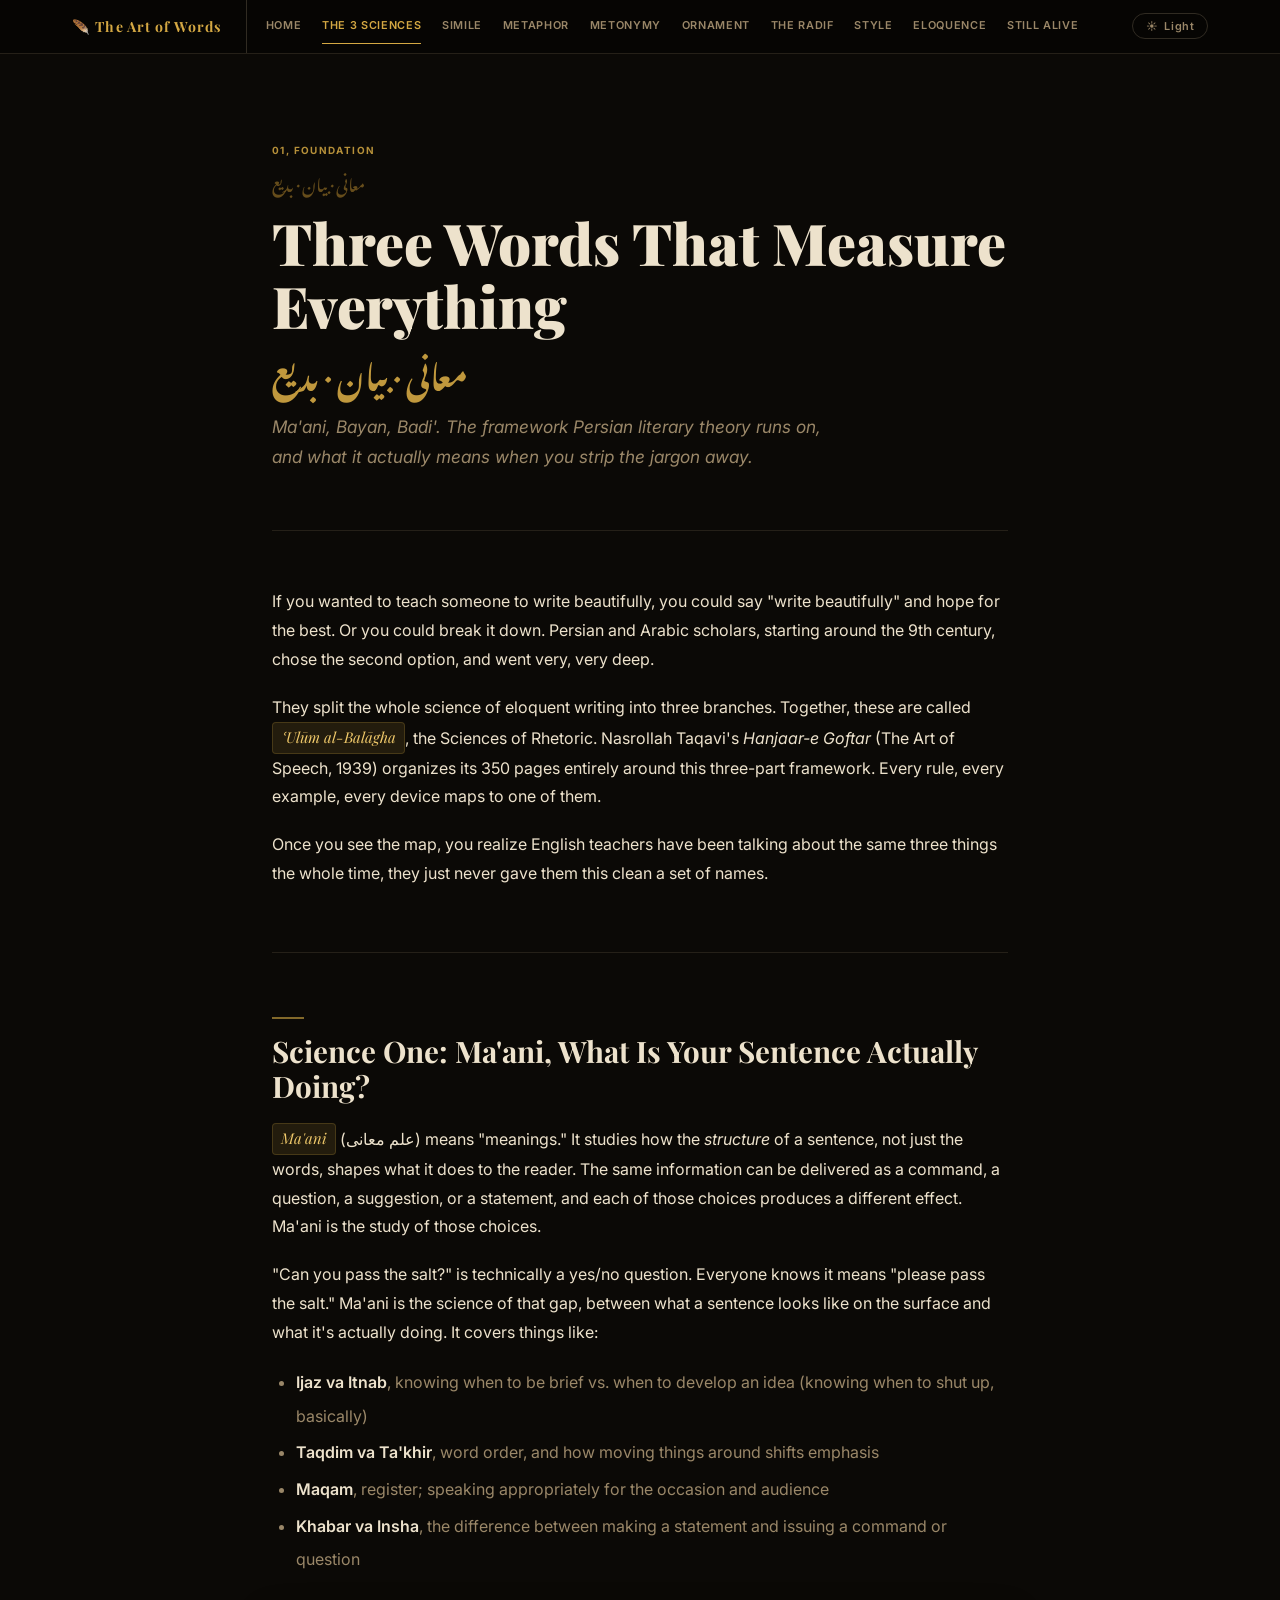
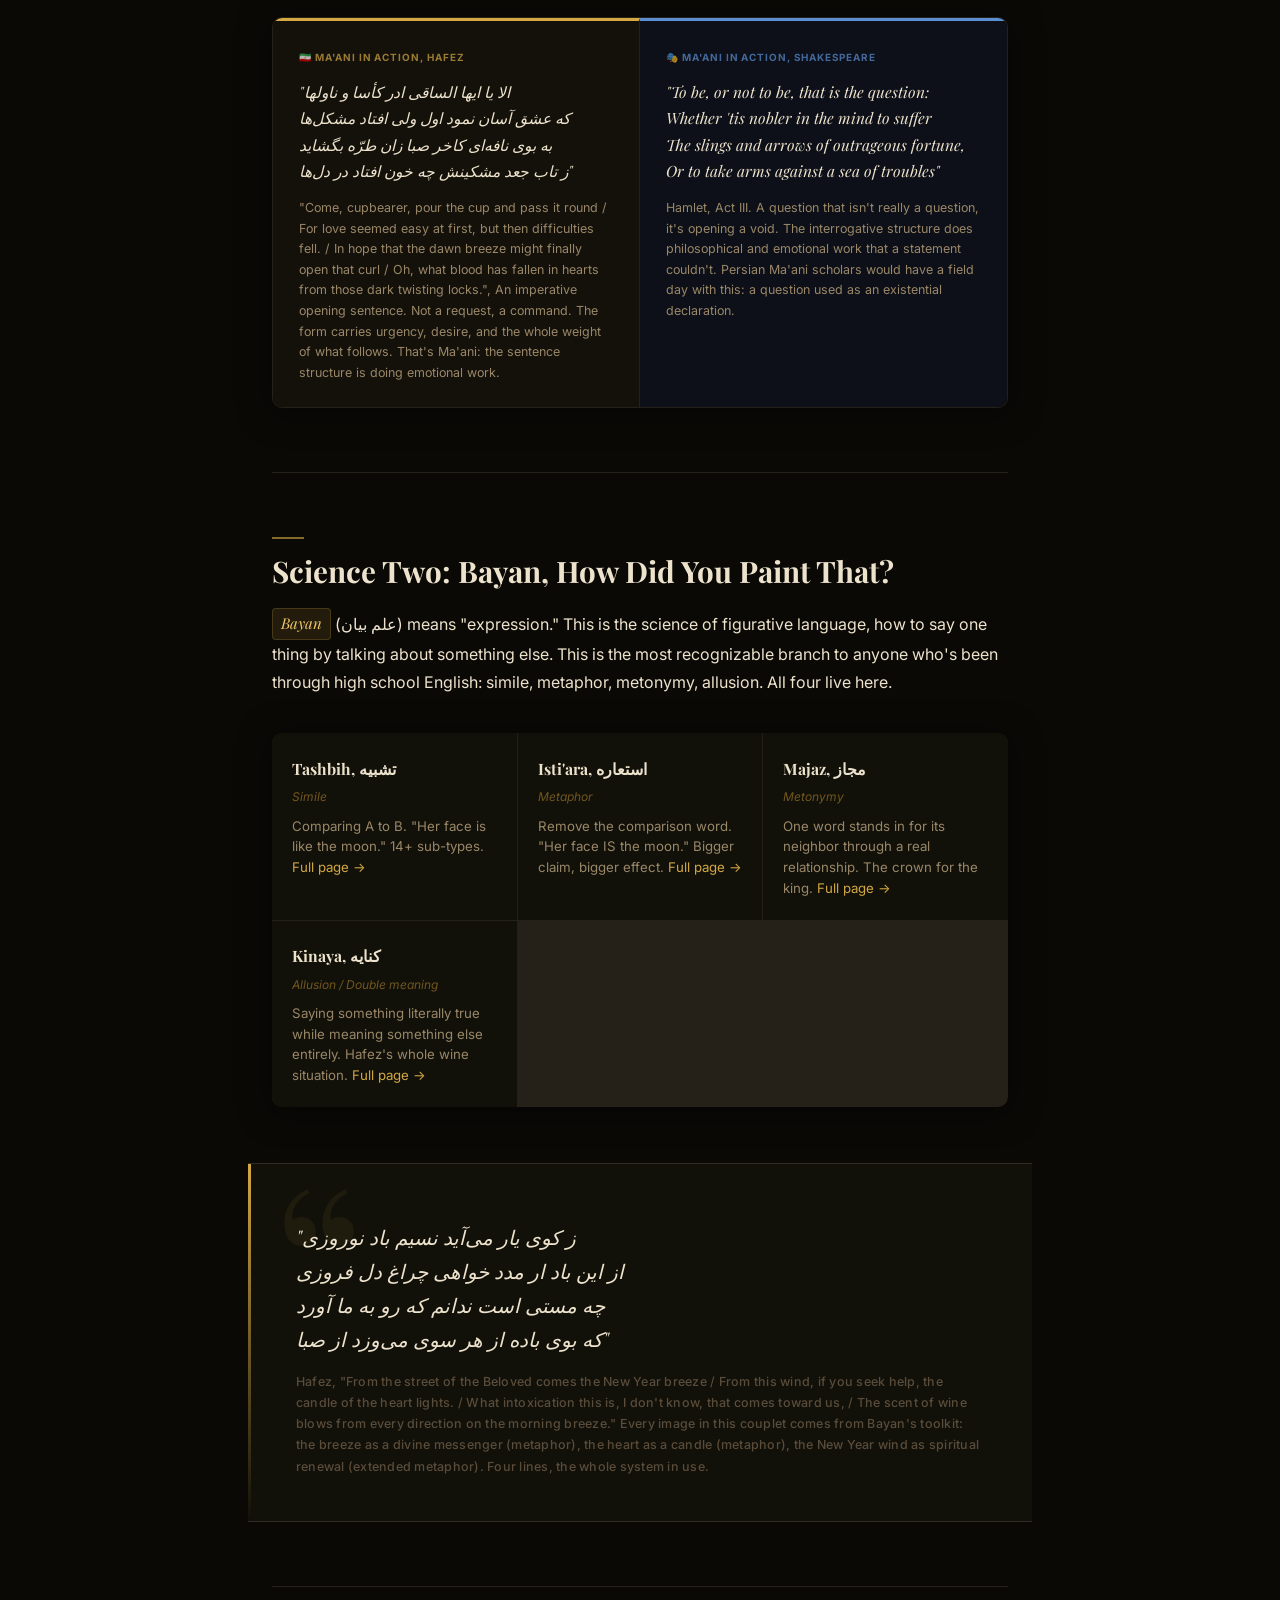
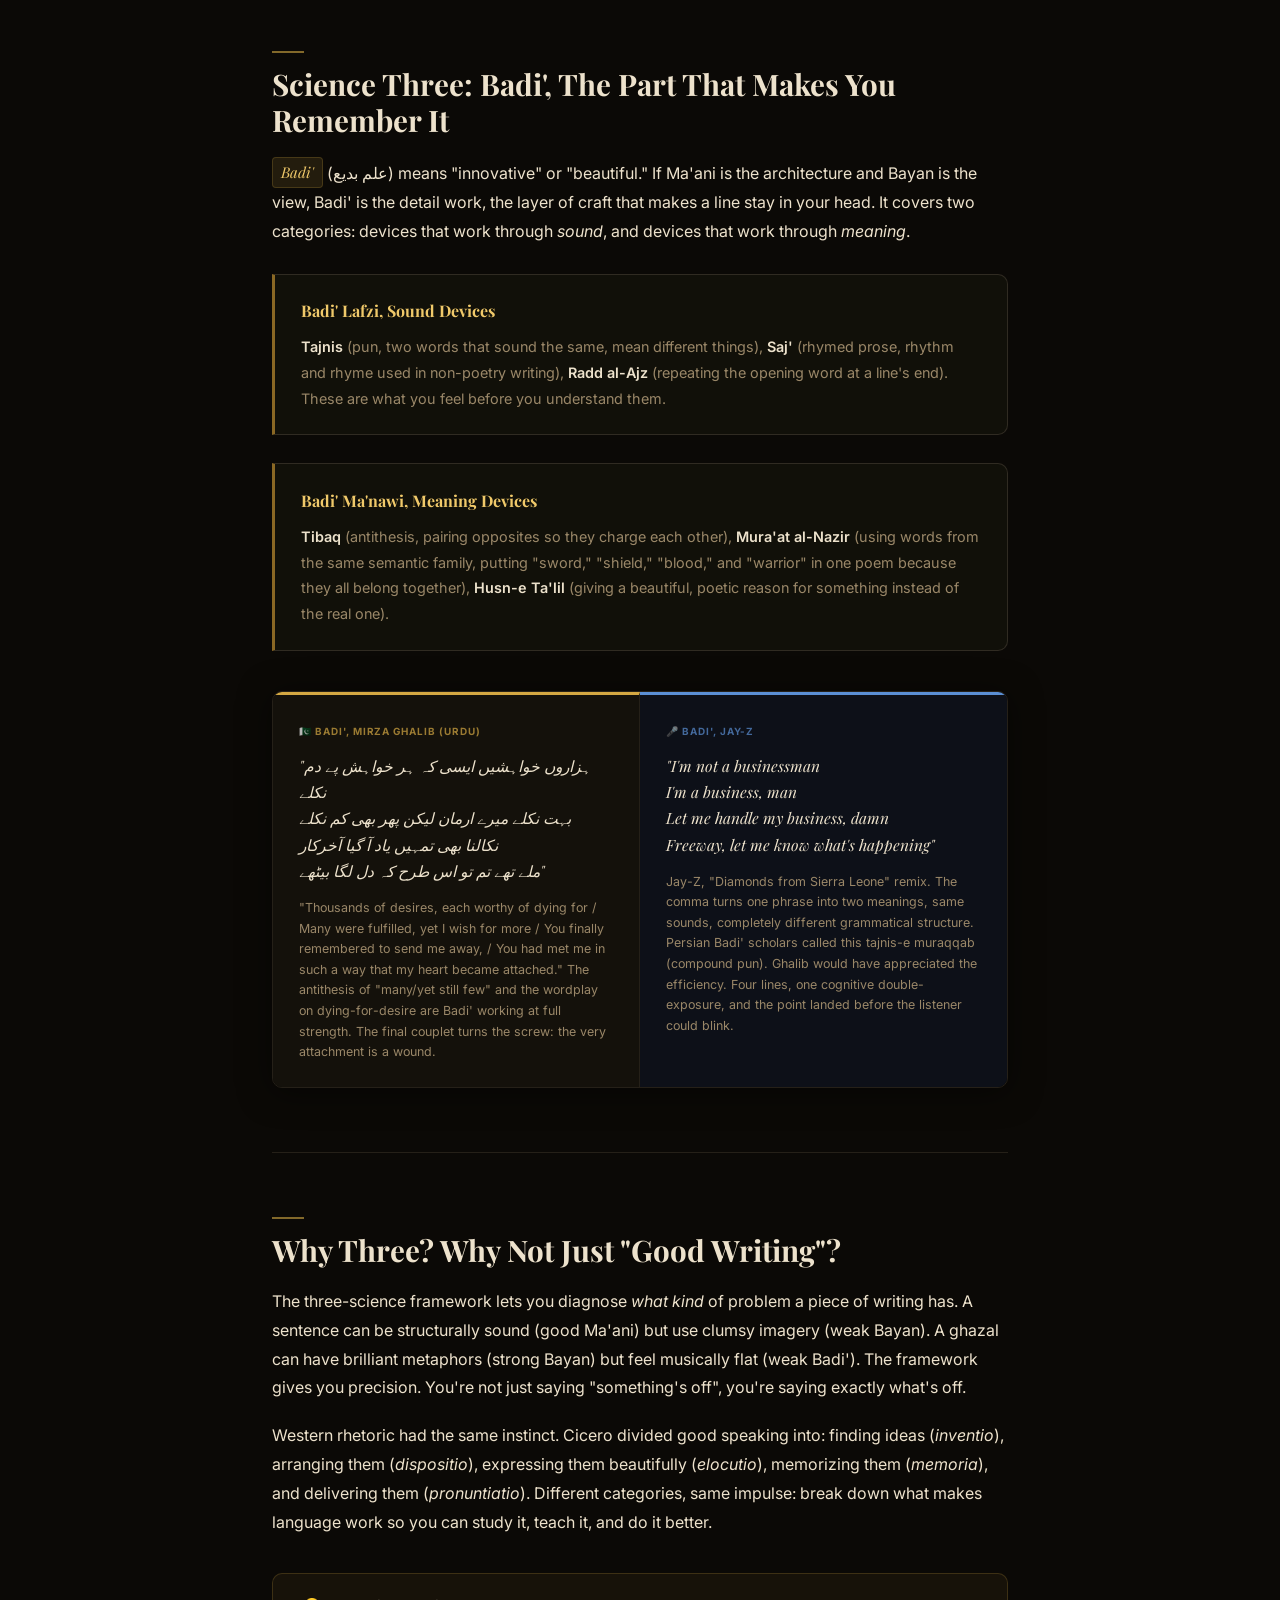
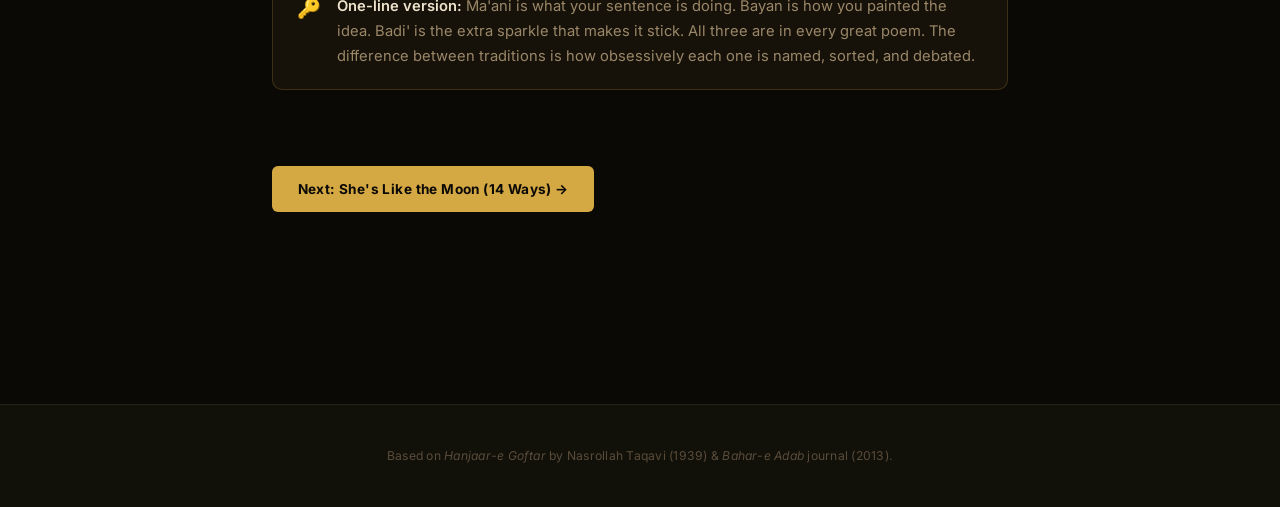
==== articles/01-three-sciences.html @ 7b545993 "Add files via upload" ====
<!DOCTYPE html>
<html lang="en">
<head>
  <meta charset="UTF-8" />
  <meta name="viewport" content="width=device-width, initial-scale=1.0" />
  <title>Three Words That Measure Everything, The Art of Words</title>
  <link rel="stylesheet" href="../style.css" />
</head>
<body>
<div id="progress-bar"></div>
<nav>
  <div class="nav-inner">
    <a class="nav-brand" href="../index.html">🪶 The Art of Words</a>
    <ul class="nav-links">
      <li><a href="../index.html">Home</a></li>
      <li><a href="01-three-sciences.html" class="active">The 3 Sciences</a></li>
      <li><a href="02-tashbih.html">Simile</a></li>
      <li><a href="03-istiaara.html">Metaphor</a></li>
      <li><a href="04-majaz-kinaya.html">Metonymy</a></li>
      <li><a href="05-badi.html">Ornament</a></li>
      <li><a href="06-radif.html">The Radif</a></li>
      <li><a href="07-sabk.html">Style</a></li>
      <li><a href="08-fasahat.html">Eloquence</a></li>
      <li><a href="09-living-tradition.html">Still Alive</a></li>
    </ul>
    <button class="dark-toggle" id="darkBtn" onclick="toggleDark()"><span class="icon">☀️</span> <span id="darkLabel">Light</span></button>
  </div>
</nav>


<div class="page-wrapper">
  <div class="page-header">
    <div class="page-tag">01, Foundation</div>
  <span class="page-tag-farsi" lang="fa">معانی · بیان · بدیع</span>
    <h1>Three Words That Measure Everything<br><span class='farsi-title'>معانی · بیان · بدیع</span></h1>
    <p class="subtitle">Ma'ani, Bayan, Badi'. The framework Persian literary theory runs on, and what it actually means when you strip the jargon away.</p>
  </div>

  <p>If you wanted to teach someone to write beautifully, you could say "write beautifully" and hope for the best. Or you could break it down. Persian and Arabic scholars, starting around the 9th century, chose the second option, and went very, very deep.</p>

  <p>They split the whole science of eloquent writing into three branches. Together, these are called <span class="term">ʿUlūm al-Balāgha</span>, the Sciences of Rhetoric. Nasrollah Taqavi's <em>Hanjaar-e Goftar</em> (The Art of Speech, 1939) organizes its 350 pages entirely around this three-part framework. Every rule, every example, every device maps to one of them.</p>

  <p>Once you see the map, you realize English teachers have been talking about the same three things the whole time, they just never gave them this clean a set of names.</p>

  <hr class="divider" />

  <h2>Science One: Ma'ani, What Is Your Sentence Actually Doing?</h2>

  <p><span class="term">Ma'ani</span> (علم معانی) means "meanings." It studies how the <em>structure</em> of a sentence, not just the words, shapes what it does to the reader. The same information can be delivered as a command, a question, a suggestion, or a statement, and each of those choices produces a different effect. Ma'ani is the study of those choices.</p>

  <p>"Can you pass the salt?" is technically a yes/no question. Everyone knows it means "please pass the salt." Ma'ani is the science of that gap, between what a sentence looks like on the surface and what it's actually doing. It covers things like:</p>

  <ul class="body-list">
    <li><strong>Ijaz va Itnab</strong>, knowing when to be brief vs. when to develop an idea (knowing when to shut up, basically)</li>
    <li><strong>Taqdim va Ta'khir</strong>, word order, and how moving things around shifts emphasis</li>
    <li><strong>Maqam</strong>, register; speaking appropriately for the occasion and audience</li>
    <li><strong>Khabar va Insha</strong>, the difference between making a statement and issuing a command or question</li>
  </ul>

  <div class="compare-grid">
    <div class="compare-card east">
      <div class="compare-label">🇮🇷 Ma'ani in action, Hafez</div>
      <blockquote>"الا یا ایها الساقی ادر کأسا و ناولها<br>که عشق آسان نمود اول ولی افتاد مشکل‌ها<br>به بوی نافه‌ای کاخر صبا زان طرّه بگشاید<br>ز تاب جعد مشکینش چه خون افتاد در دل‌ها"</blockquote>
      <div class="source">"Come, cupbearer, pour the cup and pass it round / For love seemed easy at first, but then difficulties fell. / In hope that the dawn breeze might finally open that curl / Oh, what blood has fallen in hearts from those dark twisting locks.", An imperative opening sentence. Not a request, a command. The form carries urgency, desire, and the whole weight of what follows. That's Ma'ani: the sentence structure is doing emotional work.</div>
    </div>
    <div class="compare-card west">
      <div class="compare-label">🎭 Ma'ani in action, Shakespeare</div>
      <blockquote>"To be, or not to be, that is the question:<br>Whether 'tis nobler in the mind to suffer<br>The slings and arrows of outrageous fortune,<br>Or to take arms against a sea of troubles"</blockquote>
      <div class="source">Hamlet, Act III. A question that isn't really a question, it's opening a void. The interrogative structure does philosophical and emotional work that a statement couldn't. Persian Ma'ani scholars would have a field day with this: a question used as an existential declaration.</div>
    </div>
  </div>

  <hr class="divider" />

  <h2>Science Two: Bayan, How Did You Paint That?</h2>

  <p><span class="term">Bayan</span> (علم بیان) means "expression." This is the science of figurative language, how to say one thing by talking about something else. This is the most recognizable branch to anyone who's been through high school English: simile, metaphor, metonymy, allusion. All four live here.</p>

  <div class="type-grid">
    <div class="type-card">
      <h4>Tashbih, تشبیه</h4>
      <span class="type-arabic">Simile</span>
      <p>Comparing A to B. "Her face is like the moon." 14+ sub-types. <a href="02-tashbih.html">Full page →</a></p>
    </div>
    <div class="type-card">
      <h4>Isti'ara, استعاره</h4>
      <span class="type-arabic">Metaphor</span>
      <p>Remove the comparison word. "Her face IS the moon." Bigger claim, bigger effect. <a href="03-istiaara.html">Full page →</a></p>
    </div>
    <div class="type-card">
      <h4>Majaz, مجاز</h4>
      <span class="type-arabic">Metonymy</span>
      <p>One word stands in for its neighbor through a real relationship. The crown for the king. <a href="04-majaz-kinaya.html">Full page →</a></p>
    </div>
    <div class="type-card">
      <h4>Kinaya, کنایه</h4>
      <span class="type-arabic">Allusion / Double meaning</span>
      <p>Saying something literally true while meaning something else entirely. Hafez's whole wine situation. <a href="04-majaz-kinaya.html">Full page →</a></p>
    </div>
  </div>

  <div class="pull-quote">
    <p>"ز کوی یار می‌آید نسیم باد نوروزی<br>از این باد ار مدد خواهی چراغ دل فروزی<br>چه مستی است ندانم که رو به ما آورد<br>که بوی باده از هر سوی می‌وزد از صبا"</p>
    <p class="attribution">Hafez, "From the street of the Beloved comes the New Year breeze / From this wind, if you seek help, the candle of the heart lights. / What intoxication this is, I don't know, that comes toward us, / The scent of wine blows from every direction on the morning breeze." Every image in this couplet comes from Bayan's toolkit: the breeze as a divine messenger (metaphor), the heart as a candle (metaphor), the New Year wind as spiritual renewal (extended metaphor). Four lines, the whole system in use.</p>
  </div>

  <hr class="divider" />

  <h2>Science Three: Badi', The Part That Makes You Remember It</h2>

  <p><span class="term">Badi'</span> (علم بدیع) means "innovative" or "beautiful." If Ma'ani is the architecture and Bayan is the view, Badi' is the detail work, the layer of craft that makes a line stay in your head. It covers two categories: devices that work through <em>sound</em>, and devices that work through <em>meaning</em>.</p>

  <div class="info-box">
    <h4>Badi' Lafzi, Sound Devices</h4>
    <p><strong>Tajnis</strong> (pun, two words that sound the same, mean different things), <strong>Saj'</strong> (rhymed prose, rhythm and rhyme used in non-poetry writing), <strong>Radd al-Ajz</strong> (repeating the opening word at a line's end). These are what you feel before you understand them.</p>
  </div>
  <div class="info-box">
    <h4>Badi' Ma'nawi, Meaning Devices</h4>
    <p><strong>Tibaq</strong> (antithesis, pairing opposites so they charge each other), <strong>Mura'at al-Nazir</strong> (using words from the same semantic family, putting "sword," "shield," "blood," and "warrior" in one poem because they all belong together), <strong>Husn-e Ta'lil</strong> (giving a beautiful, poetic reason for something instead of the real one).</p>
  </div>

  <div class="compare-grid">
    <div class="compare-card east">
      <div class="compare-label">🇵🇰 Badi', Mirza Ghalib (Urdu)</div>
      <blockquote>"ہزاروں خواہشیں ایسی کہ ہر خواہش پے دم نکلے<br>بہت نکلے میرے ارمان لیکن پھر بھی کم نکلے<br>نکالنا بھی تمہیں یاد آ گیا آخرکار<br>ملے تھے تم تو اس طرح کہ دل لگا بیٹھے"</blockquote>
      <div class="source">"Thousands of desires, each worthy of dying for / Many were fulfilled, yet I wish for more / You finally remembered to send me away, / You had met me in such a way that my heart became attached." The antithesis of "many/yet still few" and the wordplay on dying-for-desire are Badi' working at full strength. The final couplet turns the screw: the very attachment is a wound.</div>
    </div>
    <div class="compare-card west">
      <div class="compare-label">🎤 Badi', Jay-Z</div>
      <blockquote>"I'm not a businessman<br>I'm a business, man<br>Let me handle my business, damn<br>Freeway, let me know what's happening"</blockquote>
      <div class="source">Jay-Z, "Diamonds from Sierra Leone" remix. The comma turns one phrase into two meanings, same sounds, completely different grammatical structure. Persian Badi' scholars called this tajnis-e muraqqab (compound pun). Ghalib would have appreciated the efficiency. Four lines, one cognitive double-exposure, and the point landed before the listener could blink.</div>
    </div>
  </div>

  <hr class="divider" />

  <h2>Why Three? Why Not Just "Good Writing"?</h2>

  <p>The three-science framework lets you diagnose <em>what kind</em> of problem a piece of writing has. A sentence can be structurally sound (good Ma'ani) but use clumsy imagery (weak Bayan). A ghazal can have brilliant metaphors (strong Bayan) but feel musically flat (weak Badi'). The framework gives you precision. You're not just saying "something's off", you're saying exactly what's off.</p>

  <p>Western rhetoric had the same instinct. Cicero divided good speaking into: finding ideas (<em>inventio</em>), arranging them (<em>dispositio</em>), expressing them beautifully (<em>elocutio</em>), memorizing them (<em>memoria</em>), and delivering them (<em>pronuntiatio</em>). Different categories, same impulse: break down what makes language work so you can study it, teach it, and do it better.</p>

  <div class="callout">
    <span class="callout-icon">🔑</span>
    <p><strong>One-line version:</strong> Ma'ani is what your sentence is doing. Bayan is how you painted the idea. Badi' is the extra sparkle that makes it stick. All three are in every great poem. The difference between traditions is how obsessively each one is named, sorted, and debated.</p>
  </div>

  <a href="02-tashbih.html" class="btn">Next: She's Like the Moon (14 Ways) →</a>
</div>

<footer>Based on <em>Hanjaar-e Goftar</em> by Nasrollah Taqavi (1939) &amp; <em>Bahar-e Adab</em> journal (2013).</footer>
<script src="../anim.js"></script>
</body>
</html>
---- style.css ----
/* ================================================================
   THE ART OF WORDS — Editorial Dark Theme
   ================================================================ */

@import url('https://fonts.googleapis.com/css2?family=Playfair+Display:ital,wght@0,400;0,600;0,700;0,900;1,400;1,700&family=Inter:wght@300;400;500;600;700&family=Noto+Nastaliq+Urdu:wght@400;600&display=swap');

/* ── Tokens ─────────────────────────────────────────────── */
:root {
  --bg:         #0b0906;
  --bg2:        #111009;
  --bg3:        #1a1610;
  --bg4:        #231f18;
  --border:     #252018;
  --border2:    #302b22;

  --gold:       #d4a843;
  --gold-dim:   #8a6824;
  --gold-hi:    #f0c96a;
  --gold-glow:  rgba(212,168,67,.12);
  --gold-glow2: rgba(212,168,67,.06);

  --slate:      #5b8fd4;
  --slate-dim:  #2d508a;
  --slate-glow: rgba(91,143,212,.10);

  --text:       #ede2cc;
  --text2:      #9a8768;
  --text3:      #5a4c3a;
  --text-muted: #9a8768;   /* alias for --text2 */

  --east-bg:    #14110b;
  --east-top:   var(--gold);
  --west-bg:    #0d1018;
  --west-top:   var(--slate);

  --nav-bg:     #07060404;

  --r:          10px;
  --r-sm:       6px;
  --sh:         0 4px 32px rgba(0,0,0,.5);
  --sh-lg:      0 16px 60px rgba(0,0,0,.6);
  --sh-glow:    0 0 48px var(--gold-glow);
}

/* Light theme override */
body.light {
  --bg:       #f5f0e8;
  --bg2:      #fdfaf5;
  --bg3:      #ffffff;
  --bg4:      #f0e8d8;
  --border:   #e0d4c0;
  --border2:  #d0c4ae;
  --text:     #1a1208;
  --text2:    #6b5840;
  --text3:    #a08878;
  --east-bg:  #fdf6e8;
  --west-bg:  #f0f4fe;
  --nav-bg:   #0d0906;
}

/* ── Reset & Base ───────────────────────────────────────── */
*, *::before, *::after { box-sizing: border-box; margin: 0; padding: 0; }
html { scroll-behavior: smooth; font-size: 16px; }

body {
  font-family: 'Inter', sans-serif;
  background: var(--bg);
  color: var(--text);
  line-height: 1.8;
  -webkit-font-smoothing: antialiased;
  transition: background .3s, color .3s;
}

/* ── Reading Progress Bar ───────────────────────────────── */
#progress-bar {
  position: fixed;
  top: 0;
  left: 0;
  height: 2px;
  background: linear-gradient(90deg, var(--gold), var(--gold-hi));
  width: 0%;
  z-index: 9999;
  transition: width .1s linear;
  box-shadow: 0 0 8px var(--gold-glow);
}

/* ── Navigation ─────────────────────────────────────────── */
nav {
  background: var(--nav-bg);
  backdrop-filter: blur(12px);
  -webkit-backdrop-filter: blur(12px);
  background-color: rgba(7,6,4,.92);
  position: sticky;
  top: 0;
  z-index: 200;
  border-bottom: 1px solid var(--border);
}
.nav-inner {
  max-width: 1200px;
  margin: 0 auto;
  padding: 0 2rem;
  display: flex;
  align-items: center;
  flex-wrap: wrap;
}
.nav-brand {
  font-family: 'Playfair Display', serif;
  font-size: .88rem;
  font-weight: 700;
  letter-spacing: .08em;
  color: var(--gold);
  text-decoration: none;
  padding: .85rem 1.5rem .85rem 0;
  margin-right: .5rem;
  white-space: nowrap;
  border-right: 1px solid var(--border2);
  transition: color .2s;
}
.nav-brand:hover { color: var(--gold-hi); }
.nav-links { display: flex; flex-wrap: wrap; list-style: none; }
.nav-links a {
  display: block;
  color: var(--text2);
  text-decoration: none;
  font-size: .68rem;
  font-weight: 600;
  letter-spacing: .06em;
  text-transform: uppercase;
  padding: .85rem .65rem;
  transition: color .15s;
  position: relative;
}
.nav-links a::after {
  content: '';
  position: absolute;
  bottom: 6px;
  left: .65rem;
  right: .65rem;
  height: 1px;
  background: var(--gold);
  transform: scaleX(0);
  transition: transform .2s ease;
}
.nav-links a:hover { color: var(--text); }
.nav-links a:hover::after { transform: scaleX(1); }
.nav-links a.active { color: var(--gold); }
.nav-links a.active::after { transform: scaleX(1); }

/* ── Dark/Light Toggle ─────────────────────────────────── */
.dark-toggle {
  margin-left: auto;
  background: transparent;
  border: 1px solid var(--border2);
  color: var(--text2);
  font-family: 'Inter', sans-serif;
  font-size: .68rem;
  font-weight: 600;
  letter-spacing: .05em;
  padding: .32rem .8rem;
  border-radius: 20px;
  cursor: pointer;
  display: flex;
  align-items: center;
  gap: .4rem;
  transition: border-color .2s, color .2s, background .2s;
  white-space: nowrap;
  flex-shrink: 0;
}
.dark-toggle:hover {
  border-color: var(--gold);
  color: var(--gold);
  background: var(--gold-glow2);
}

/* ── Layout ─────────────────────────────────────────────── */
.page-wrapper {
  max-width: 800px;
  margin: 0 auto;
  padding: 5rem 2rem 7rem;
}
.wide-wrapper {
  max-width: 1140px;
  margin: 0 auto;
  padding: 5rem 2rem 7rem;
}

/* ── Page Header ─────────────────────────────────────────── */
.page-header {
  padding-bottom: 2.5rem;
  margin-bottom: 3.5rem;
  border-bottom: 1px solid var(--border);
}
.page-tag {
  display: inline-block;
  font-size: .62rem;
  font-weight: 700;
  letter-spacing: .14em;
  text-transform: uppercase;
  color: var(--gold);
  margin-bottom: .55rem;
  opacity: .85;
}

/* Farsi concept label — sits between .page-tag and h1 */
.page-tag-farsi {
  display: block;
  font-family: 'Noto Nastaliq Urdu', serif;
  font-size: 1.05rem;
  color: var(--gold-dim);
  opacity: .72;
  margin-bottom: 1rem;
  line-height: 1.6;
  letter-spacing: .01em;
}
.page-header h1 {
  font-family: 'Playfair Display', serif;
  font-size: clamp(2.4rem, 5.5vw, 3.6rem);
  font-weight: 900;
  line-height: 1.1;
  color: var(--text);
  margin-bottom: 1rem;
}
.page-header .subtitle {
  font-size: 1.08rem;
  color: var(--text2);
  font-style: italic;
  max-width: 580px;
  line-height: 1.7;
}

/* ── Typography ─────────────────────────────────────────── */
h2 {
  font-family: 'Playfair Display', serif;
  font-size: 1.85rem;
  font-weight: 700;
  color: var(--text);
  margin: 3.5rem 0 1.2rem;
  line-height: 1.2;
}
h2::before {
  content: '';
  display: block;
  width: 32px;
  height: 2px;
  background: var(--gold);
  margin-bottom: .85rem;
  opacity: .6;
}
h3 {
  font-family: 'Playfair Display', serif;
  font-size: 1.12rem;
  font-weight: 600;
  font-style: italic;
  color: var(--gold-dim);
  margin: 2.5rem 0 .85rem;
}
p { margin-bottom: 1.2rem; font-size: 1rem; }
strong { font-weight: 600; color: var(--text); }
a { color: var(--gold); text-decoration: none; transition: color .15s; }
a:hover { color: var(--gold-hi); }

ul.body-list {
  margin: 1rem 0 1.75rem 1.5rem;
  line-height: 2.1;
  color: var(--text2);
}
ul.body-list li { margin-bottom: .2rem; }
ul.body-list strong { color: var(--text); }

/* ── Divider ─────────────────────────────────────────────── */
.divider {
  border: none;
  border-top: 1px solid var(--border);
  margin: 4rem 0;
  position: relative;
}
.divider::before {
  content: '◆';
  position: absolute;
  top: -9px;
  left: 50%;
  transform: translateX(-50%);
  background: var(--bg);
  padding: 0 .75rem;
  color: var(--gold);
  font-size: .5rem;
  opacity: .5;
}
body.light .divider::before { background: var(--bg); }

/* ── Pull Quote ─────────────────────────────────────────── */
.pull-quote {
  position: relative;
  margin: 3.5rem -1.5rem;
  padding: 3.5rem 3rem 2.75rem;
  background: var(--bg2);
  border-top: 1px solid var(--border2);
  border-bottom: 1px solid var(--border2);
  overflow: hidden;
}
.pull-quote::before {
  content: '\201C';
  font-family: 'Playfair Display', serif;
  font-size: 14rem;
  line-height: .7;
  color: var(--gold);
  opacity: .07;
  position: absolute;
  top: 1rem;
  left: 1.5rem;
  pointer-events: none;
  user-select: none;
}
.pull-quote::after {
  content: '';
  position: absolute;
  top: 0;
  left: 0;
  width: 3px;
  height: 100%;
  background: linear-gradient(180deg, var(--gold) 0%, transparent 100%);
}
.pull-quote p {
  font-family: 'Playfair Display', serif;
  font-size: 1.25rem;
  font-style: italic;
  line-height: 1.7;
  color: var(--text);
  margin-bottom: .9rem;
  position: relative;
  z-index: 1;
}
.pull-quote .attribution {
  font-family: 'Inter', sans-serif;
  font-size: .78rem;
  font-style: normal;
  font-weight: 500;
  color: var(--text3);
  letter-spacing: .02em;
  margin: 0;
  position: relative;
  z-index: 1;
}

/* ── Farsi Verse Block ──────────────────────────────────── */
.verse-block {
  margin: 2rem 0;
  border-radius: var(--r);
  overflow: hidden;
  box-shadow: var(--sh);
}
.verse-farsi {
  direction: rtl;
  text-align: right;
  font-family: 'Noto Nastaliq Urdu', serif;
  font-size: 1.18rem;
  line-height: 2.4;
  color: var(--gold-hi);
  background: var(--bg3);
  border: 1px solid var(--border2);
  border-bottom: none;
  border-right: 3px solid var(--gold);
  padding: 1.5rem 1.75rem;
  border-radius: var(--r) var(--r) 0 0;
  margin: 0;
}
.verse-translation {
  background: var(--east-bg);
  border: 1px solid var(--border2);
  border-top: none;
  border-radius: 0 0 var(--r) var(--r);
  padding: 1rem 1.5rem;
  font-style: italic;
  font-size: .88rem;
  line-height: 1.7;
  color: var(--text2);
  margin-bottom: 0;
}

/* standalone verse (not wrapped in .verse-block) */
.verse-farsi + .verse-translation {
  margin-bottom: 2rem;
}

/* ── Comparison Grid ─────────────────────────────────────── */
.compare-grid {
  display: grid;
  grid-template-columns: 1fr 1fr;
  gap: 0;
  margin: 2.5rem 0;
  border-radius: var(--r);
  overflow: hidden;
  box-shadow: var(--sh);
  border: 1px solid var(--border);
}
@media (max-width: 660px) {
  .compare-grid { grid-template-columns: 1fr; }
}
.compare-card {
  padding: 1.75rem 1.6rem 1.5rem;
  position: relative;
}
.compare-card.east {
  background: var(--east-bg);
  border-right: 1px solid var(--border);
  border-top: 3px solid var(--east-top);
}
.compare-card.west {
  background: var(--west-bg);
  border-top: 3px solid var(--west-top);
}
@media (max-width: 660px) {
  .compare-card.east { border-right: none; border-bottom: 1px solid var(--border); }
}
.compare-label {
  font-size: .62rem;
  font-weight: 700;
  text-transform: uppercase;
  letter-spacing: .1em;
  margin-bottom: .75rem;
  opacity: .7;
}
.east .compare-label { color: var(--gold); }
.west .compare-label { color: var(--slate); }

.compare-card blockquote {
  font-family: 'Playfair Display', serif;
  font-style: italic;
  font-size: .97rem;
  line-height: 1.7;
  color: var(--text);
  margin-bottom: .85rem;
  padding-left: 0;
  border: none;
}
.compare-card .source {
  font-size: .78rem;
  color: var(--text2);
  line-height: 1.65;
}
.compare-card em {
  font-style: italic;
  opacity: .8;
}

/* ── Info Box ──────────────────────────────────────────── */
.info-box {
  background: var(--bg2);
  border: 1px solid var(--border2);
  border-left: 3px solid var(--gold-dim);
  border-radius: 0 var(--r) var(--r) 0;
  padding: 1.4rem 1.6rem;
  margin: 1.75rem 0;
}
.info-box h4 {
  font-family: 'Playfair Display', serif;
  font-size: 1rem;
  font-weight: 700;
  color: var(--gold-hi);
  margin-bottom: .5rem;
}
.info-box p { font-size: .9rem; color: var(--text2); margin-bottom: .4rem; }
.info-box p:last-child { margin-bottom: 0; }

/* ── Callout ────────────────────────────────────────────── */
.callout {
  background: rgba(212,168,67,.06);
  border: 1px solid rgba(212,168,67,.2);
  border-radius: var(--r);
  padding: 1.25rem 1.5rem;
  margin: 2.25rem 0;
  display: flex;
  gap: 1rem;
  align-items: flex-start;
}
.callout-icon { font-size: 1.2rem; flex-shrink: 0; line-height: 1.5; }
.callout p { font-size: .92rem; margin: 0; line-height: 1.7; color: var(--text2); }
.callout strong { color: var(--text); }

/* ── Term Chip ──────────────────────────────────────────── */
.term {
  display: inline-block;
  background: rgba(212,168,67,.12);
  color: var(--gold-hi);
  border: 1px solid rgba(212,168,67,.2);
  border-radius: 4px;
  padding: .1rem .5rem;
  font-family: 'Playfair Display', serif;
  font-style: italic;
  font-size: .93em;
}

/* ── Type Grid ──────────────────────────────────────────── */
.type-grid {
  display: grid;
  grid-template-columns: repeat(auto-fit, minmax(195px, 1fr));
  gap: 1px;
  margin: 2.25rem 0;
  background: var(--border);
  border-radius: var(--r);
  overflow: hidden;
  box-shadow: var(--sh);
}
.type-card {
  background: var(--bg2);
  padding: 1.35rem 1.25rem;
  transition: background .2s;
}
.type-card:hover { background: var(--bg3); }
.type-card h4 {
  font-family: 'Playfair Display', serif;
  font-size: .98rem;
  font-weight: 700;
  color: var(--text);
  margin-bottom: .2rem;
}
.type-card .type-arabic {
  display: block;
  font-size: .75rem;
  color: var(--gold-dim);
  font-style: italic;
  margin-bottom: .5rem;
  opacity: .8;
}
.type-card p { font-size: .83rem; color: var(--text2); margin: 0; line-height: 1.55; }
.type-card a { font-size: .83rem; }

/* ── Home Hero ──────────────────────────────────────────── */
.hero {
  padding: 6rem 0 3rem;
  max-width: 820px;
  margin: 0 auto;
}
.hero h1 {
  font-family: 'Playfair Display', serif;
  font-size: clamp(3rem, 7.5vw, 5.5rem);
  font-weight: 900;
  line-height: 1.06;
  color: var(--text);
  margin-bottom: 1.75rem;
  letter-spacing: -.01em;
}
.hero h1 em { color: var(--gold); font-style: italic; }
.hero .lead {
  font-size: 1.18rem;
  color: var(--text2);
  max-width: 560px;
  line-height: 1.75;
  margin-bottom: 2rem;
}

/* ── Intro Banner (dark full-width strip) ──────────────── */
.intro-banner {
  background: var(--bg2);
  border-top: 1px solid var(--border2);
  border-bottom: 1px solid var(--border2);
  padding: 3.5rem 2.5rem;
  margin: 3.5rem -2rem;
  position: relative;
  overflow: hidden;
}
.intro-banner::before {
  content: '\201C';
  font-family: 'Playfair Display', serif;
  font-size: 20rem;
  line-height: .65;
  color: var(--gold);
  opacity: .04;
  position: absolute;
  top: -.5rem;
  left: 1rem;
  pointer-events: none;
}
.intro-banner::after {
  content: '';
  position: absolute;
  bottom: 0; left: 0;
  width: 100%; height: 1px;
  background: linear-gradient(90deg, var(--gold-dim), transparent 60%);
}
.intro-banner p {
  font-family: 'Playfair Display', serif;
  font-size: 1.4rem;
  font-style: italic;
  line-height: 1.65;
  color: var(--text);
  max-width: 680px;
  position: relative;
  z-index: 1;
}
.intro-banner .attr {
  font-family: 'Inter', sans-serif;
  font-size: .76rem;
  font-style: normal;
  font-weight: 500;
  opacity: .4;
  margin-top: .9rem;
  display: block;
  position: relative;
  z-index: 1;
  letter-spacing: .03em;
}

/* ── Nav Cards (home grid) ─────────────────────────────── */
.nav-cards {
  display: grid;
  grid-template-columns: repeat(auto-fit, minmax(230px, 1fr));
  gap: 1px;
  background: var(--border);
  border-radius: var(--r);
  overflow: hidden;
  margin-top: 3.5rem;
  box-shadow: var(--sh);
}
.nav-card {
  background: var(--bg2);
  padding: 1.6rem 1.5rem;
  text-decoration: none;
  color: var(--text);
  display: block;
  transition: background .2s, border-color .2s;
  border-top: 2px solid transparent;
}
.nav-card:hover {
  background: var(--bg3);
  border-top-color: var(--gold);
  color: var(--text);
}
.nav-card-number {
  font-size: .6rem;
  font-weight: 700;
  text-transform: uppercase;
  letter-spacing: .12em;
  color: var(--gold-dim);
  margin-bottom: .45rem;
}
.nav-card h3 {
  font-family: 'Playfair Display', serif;
  font-size: .97rem;
  font-weight: 700;
  font-style: normal;
  margin: 0 0 .4rem;
  color: var(--text);
  line-height: 1.3;
}
.nav-card p { font-size: .8rem; color: var(--text2); margin: 0; line-height: 1.55; }

/* ── CTA Button ─────────────────────────────────────────── */
.btn {
  display: inline-flex;
  align-items: center;
  gap: .5rem;
  background: var(--gold);
  color: #0b0906;
  padding: .7rem 1.6rem;
  border-radius: var(--r-sm);
  text-decoration: none;
  font-size: .85rem;
  font-weight: 700;
  letter-spacing: .03em;
  margin-top: 2.5rem;
  transition: background .2s, box-shadow .2s;
}
.btn:hover {
  background: var(--gold-hi);
  color: #0b0906;
  box-shadow: 0 0 24px var(--gold-glow);
  text-decoration: none;
}

/* ── Footer ─────────────────────────────────────────────── */
footer {
  text-align: center;
  padding: 2.5rem 2rem;
  color: var(--text3);
  font-size: .76rem;
  border-top: 1px solid var(--border);
  margin-top: 5rem;
  background: var(--bg2);
  letter-spacing: .02em;
}

/* ── Scroll Animations ───────────────────────────────────── */
.anim-fade {
  opacity: 0;
  transform: translateY(22px);
  transition: opacity .65s cubic-bezier(.4,0,.2,1),
              transform .65s cubic-bezier(.4,0,.2,1);
}
.anim-left {
  opacity: 0;
  transform: translateX(-28px);
  transition: opacity .6s cubic-bezier(.4,0,.2,1),
              transform .6s cubic-bezier(.4,0,.2,1);
}
.anim-right {
  opacity: 0;
  transform: translateX(28px);
  transition: opacity .6s cubic-bezier(.4,0,.2,1),
              transform .6s cubic-bezier(.4,0,.2,1);
}
.anim-scale {
  opacity: 0;
  transform: scale(.97);
  transition: opacity .7s ease, transform .7s ease;
}
.anim-fade.visible,
.anim-left.visible,
.anim-right.visible,
.anim-scale.visible {
  opacity: 1;
  transform: none;
}

/* Delay helpers */
.d1 { transition-delay: .08s; }
.d2 { transition-delay: .16s; }
.d3 { transition-delay: .24s; }
.d4 { transition-delay: .32s; }

/* ── Misc ───────────────────────────────────────────────── */
body.light .divider::before { background: var(--bg); }
body.light .intro-banner    { margin: 3.5rem 0; }
body.light .pull-quote      { margin: 3.5rem 0; }

@media (max-width: 680px) {
  .page-wrapper { padding: 3rem 1.25rem 5rem; }
  .wide-wrapper  { padding: 3rem 1.25rem 5rem; }
  .pull-quote    { margin: 3rem -.25rem; padding: 2.5rem 1.5rem 2rem; }
  .intro-banner  { margin: 2.5rem -.25rem; padding: 2.5rem 1.25rem; }
  .hero          { padding: 3.5rem 0 2rem; }
}


.farsi-title{
display:block;
font-family:'Noto Nastaliq Urdu', serif;
font-size:.55em;
margin-top:.5rem;
color:var(--gold);
opacity:.9;
line-height:1.6;
}
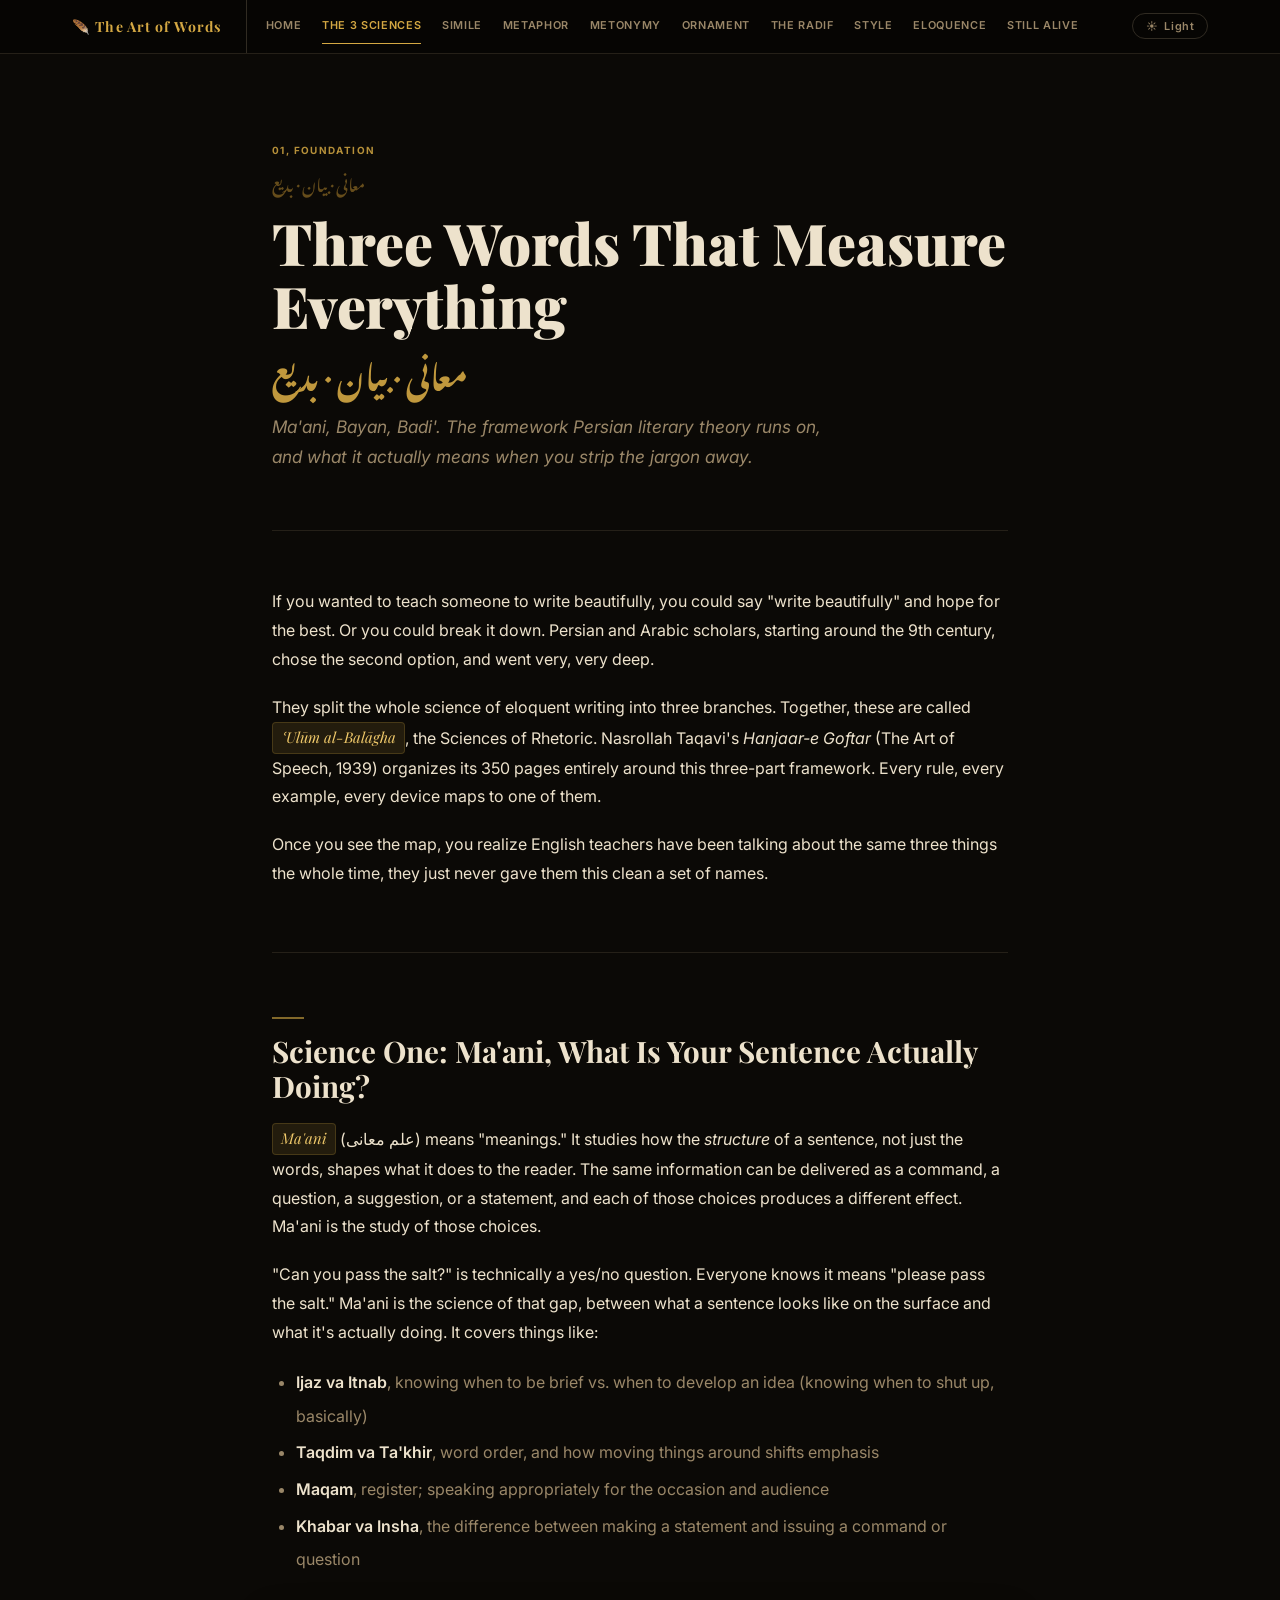
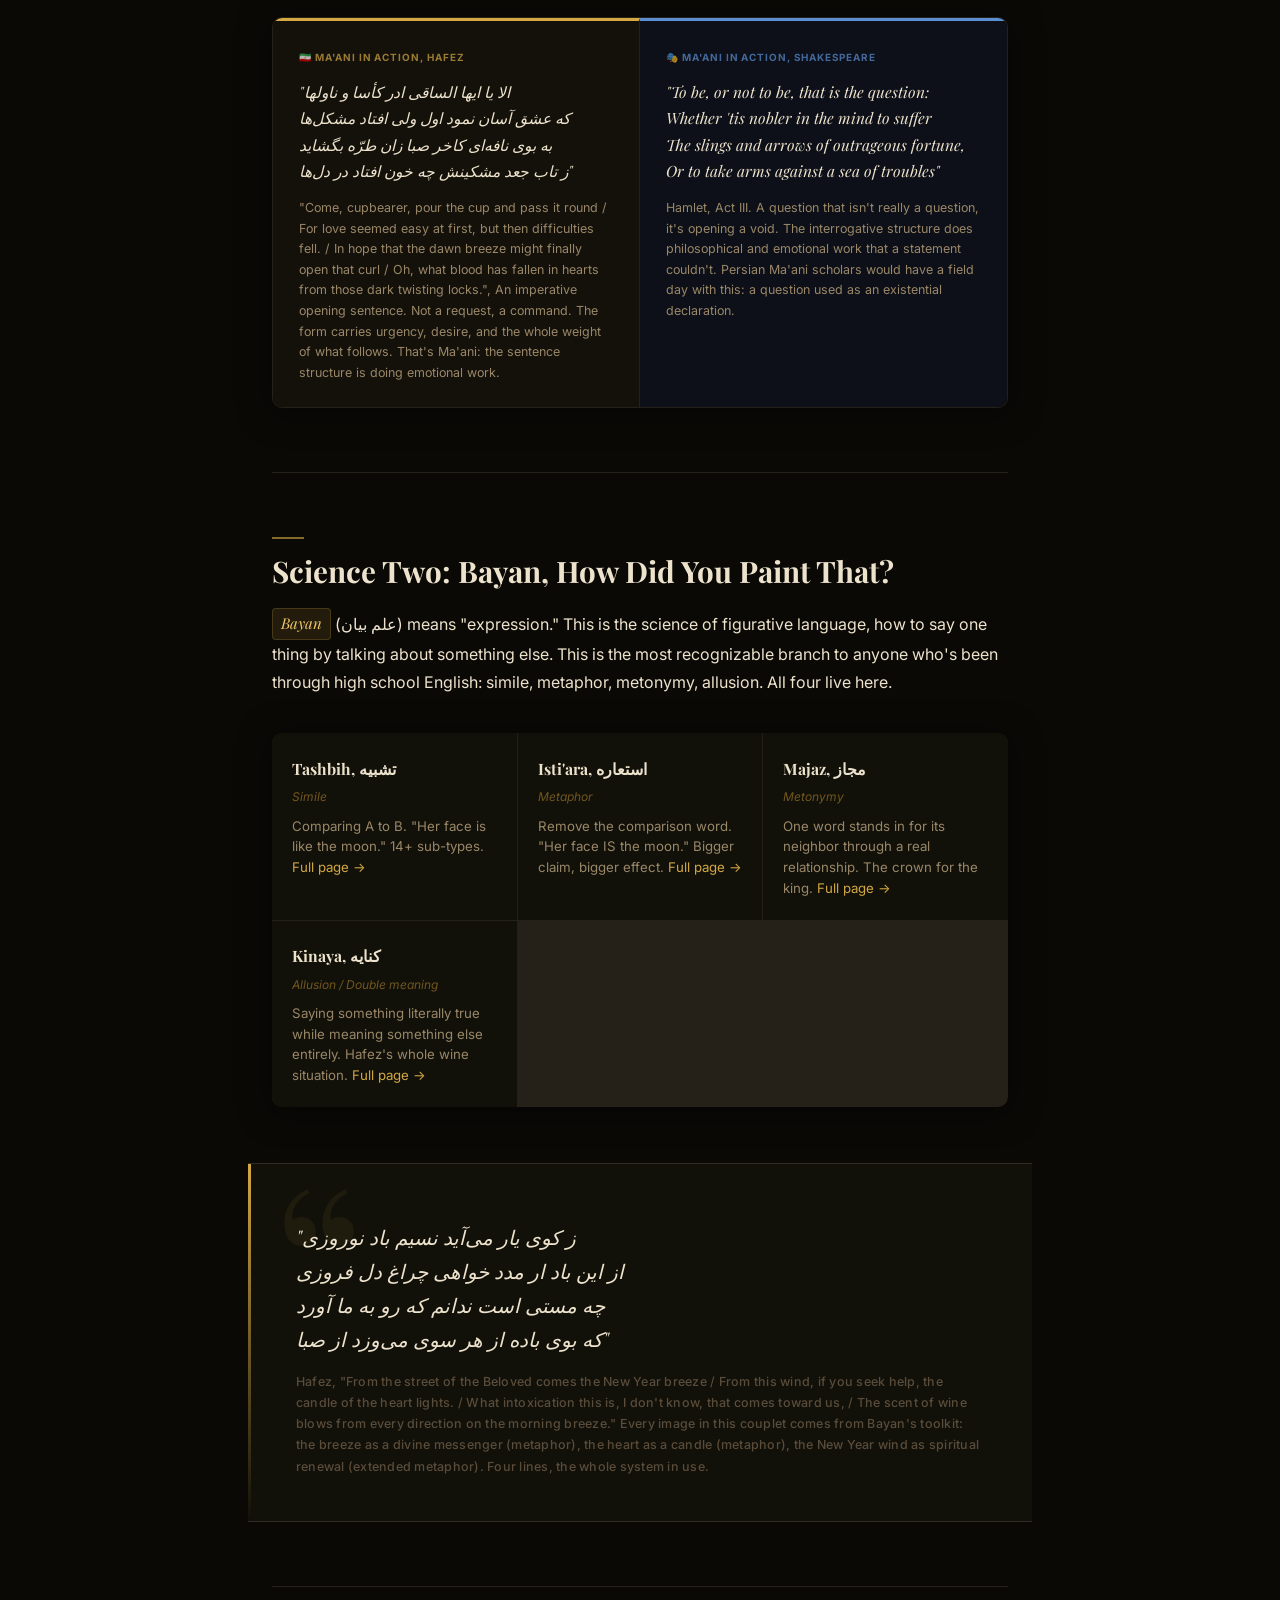
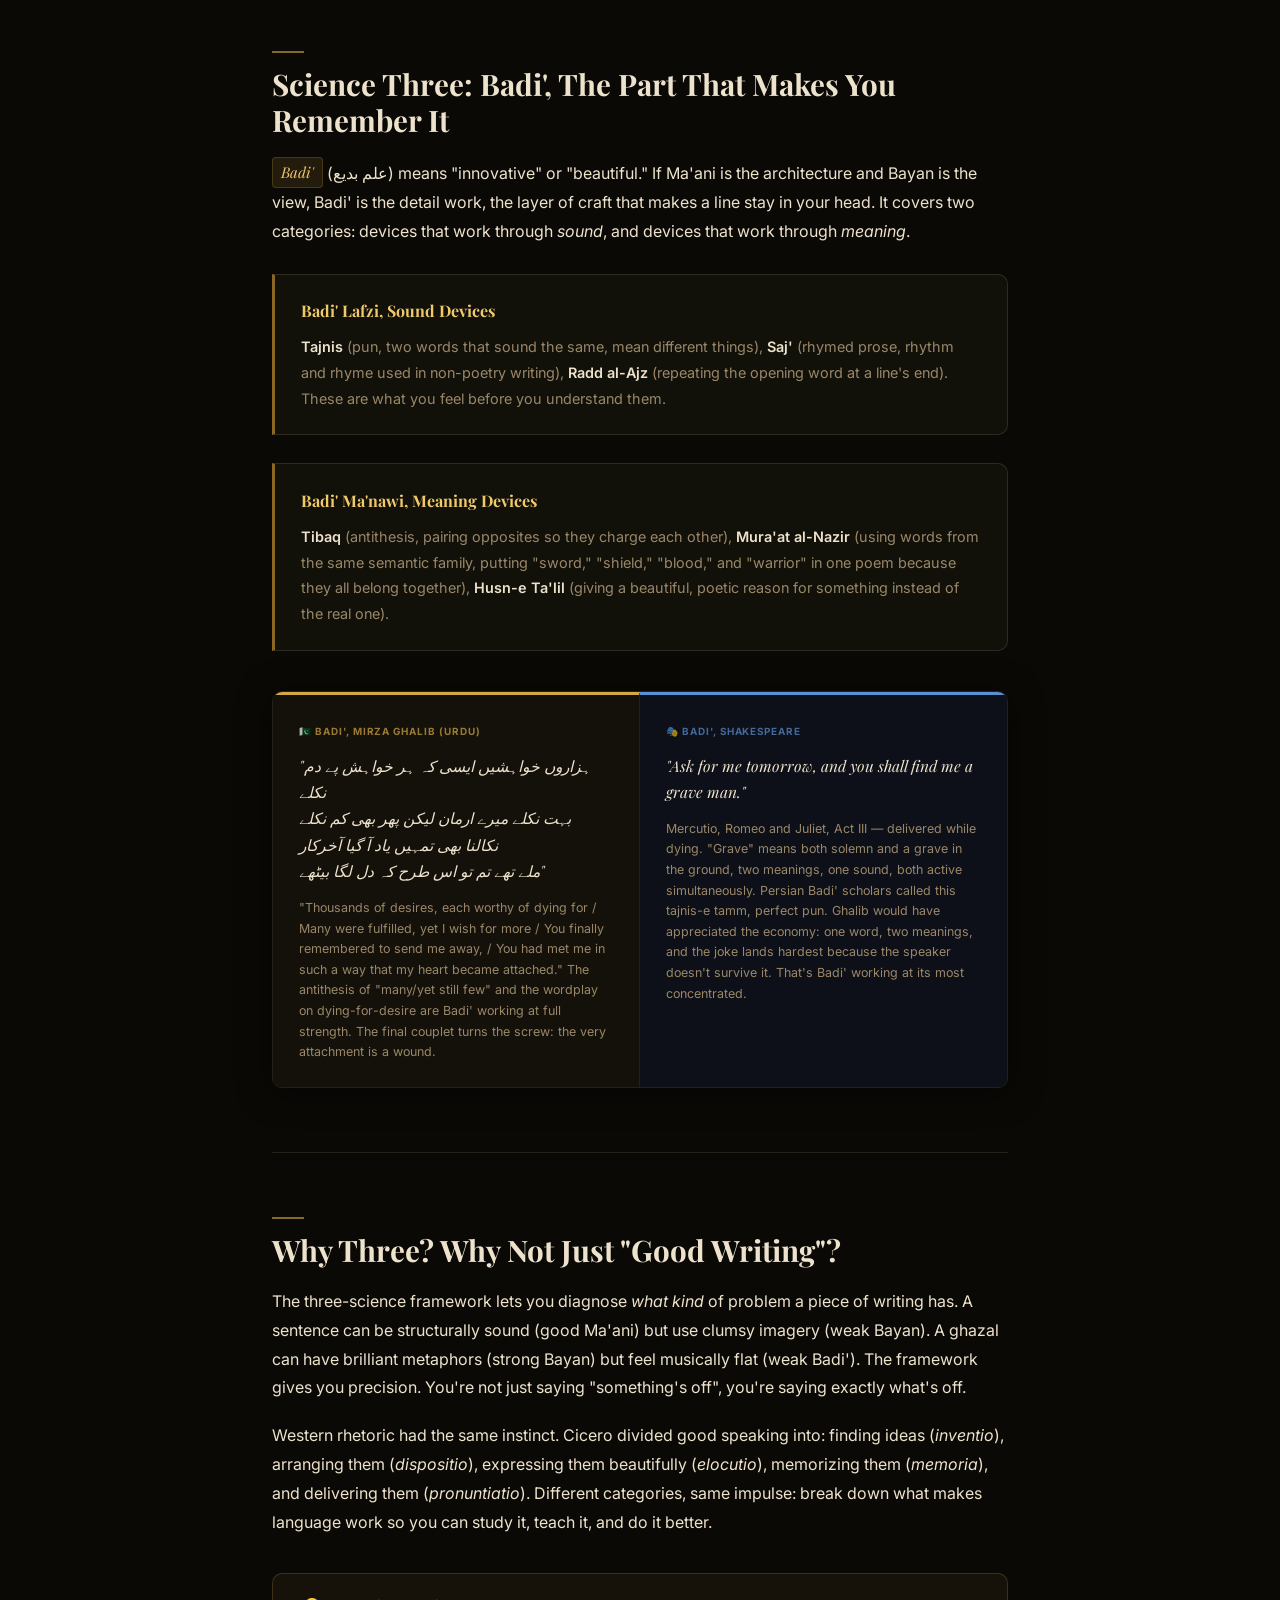
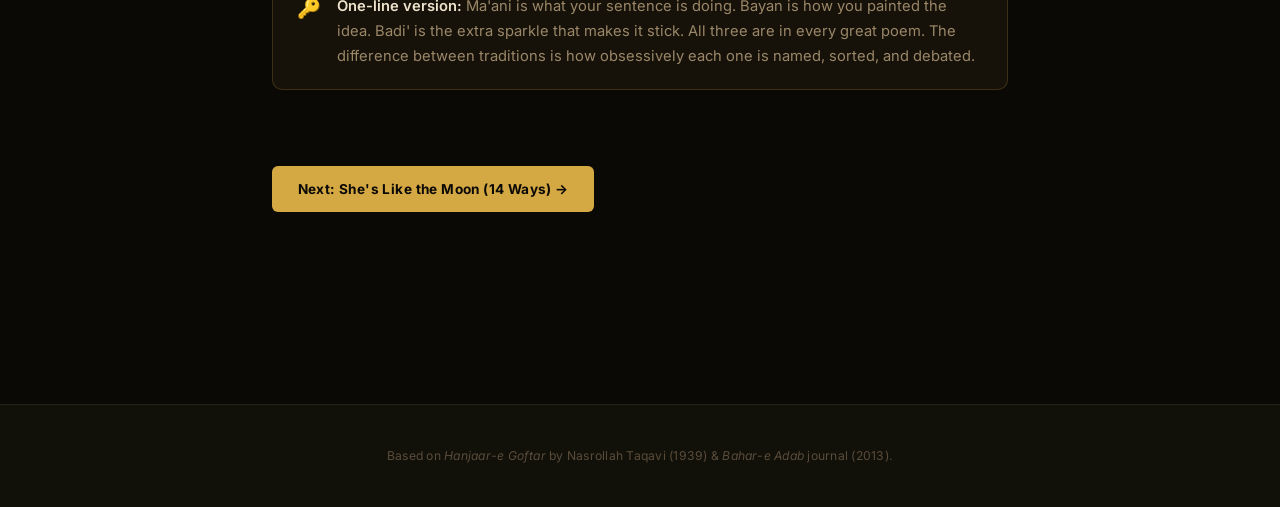
==== commit a72ec52a: "Add files via upload" ====
--- a/articles/01-three-sciences.html
+++ b/articles/01-three-sciences.html
@@ -126,9 +126,9 @@
       <div class="source">"Thousands of desires, each worthy of dying for / Many were fulfilled, yet I wish for more / You finally remembered to send me away, / You had met me in such a way that my heart became attached." The antithesis of "many/yet still few" and the wordplay on dying-for-desire are Badi' working at full strength. The final couplet turns the screw: the very attachment is a wound.</div>
     </div>
     <div class="compare-card west">
-      <div class="compare-label">🎤 Badi', Jay-Z</div>
-      <blockquote>"I'm not a businessman<br>I'm a business, man<br>Let me handle my business, damn<br>Freeway, let me know what's happening"</blockquote>
-      <div class="source">Jay-Z, "Diamonds from Sierra Leone" remix. The comma turns one phrase into two meanings, same sounds, completely different grammatical structure. Persian Badi' scholars called this tajnis-e muraqqab (compound pun). Ghalib would have appreciated the efficiency. Four lines, one cognitive double-exposure, and the point landed before the listener could blink.</div>
+      <div class="compare-label">🎭 Badi', Shakespeare</div>
+      <blockquote>"Ask for me tomorrow, and you shall find me a grave man."</blockquote>
+      <div class="source">Mercutio, Romeo and Juliet, Act III — delivered while dying. "Grave" means both solemn and a grave in the ground, two meanings, one sound, both active simultaneously. Persian Badi' scholars called this tajnis-e tamm, perfect pun. Ghalib would have appreciated the economy: one word, two meanings, and the joke lands hardest because the speaker doesn't survive it. That's Badi' working at its most concentrated.</div>
     </div>
   </div>
 
